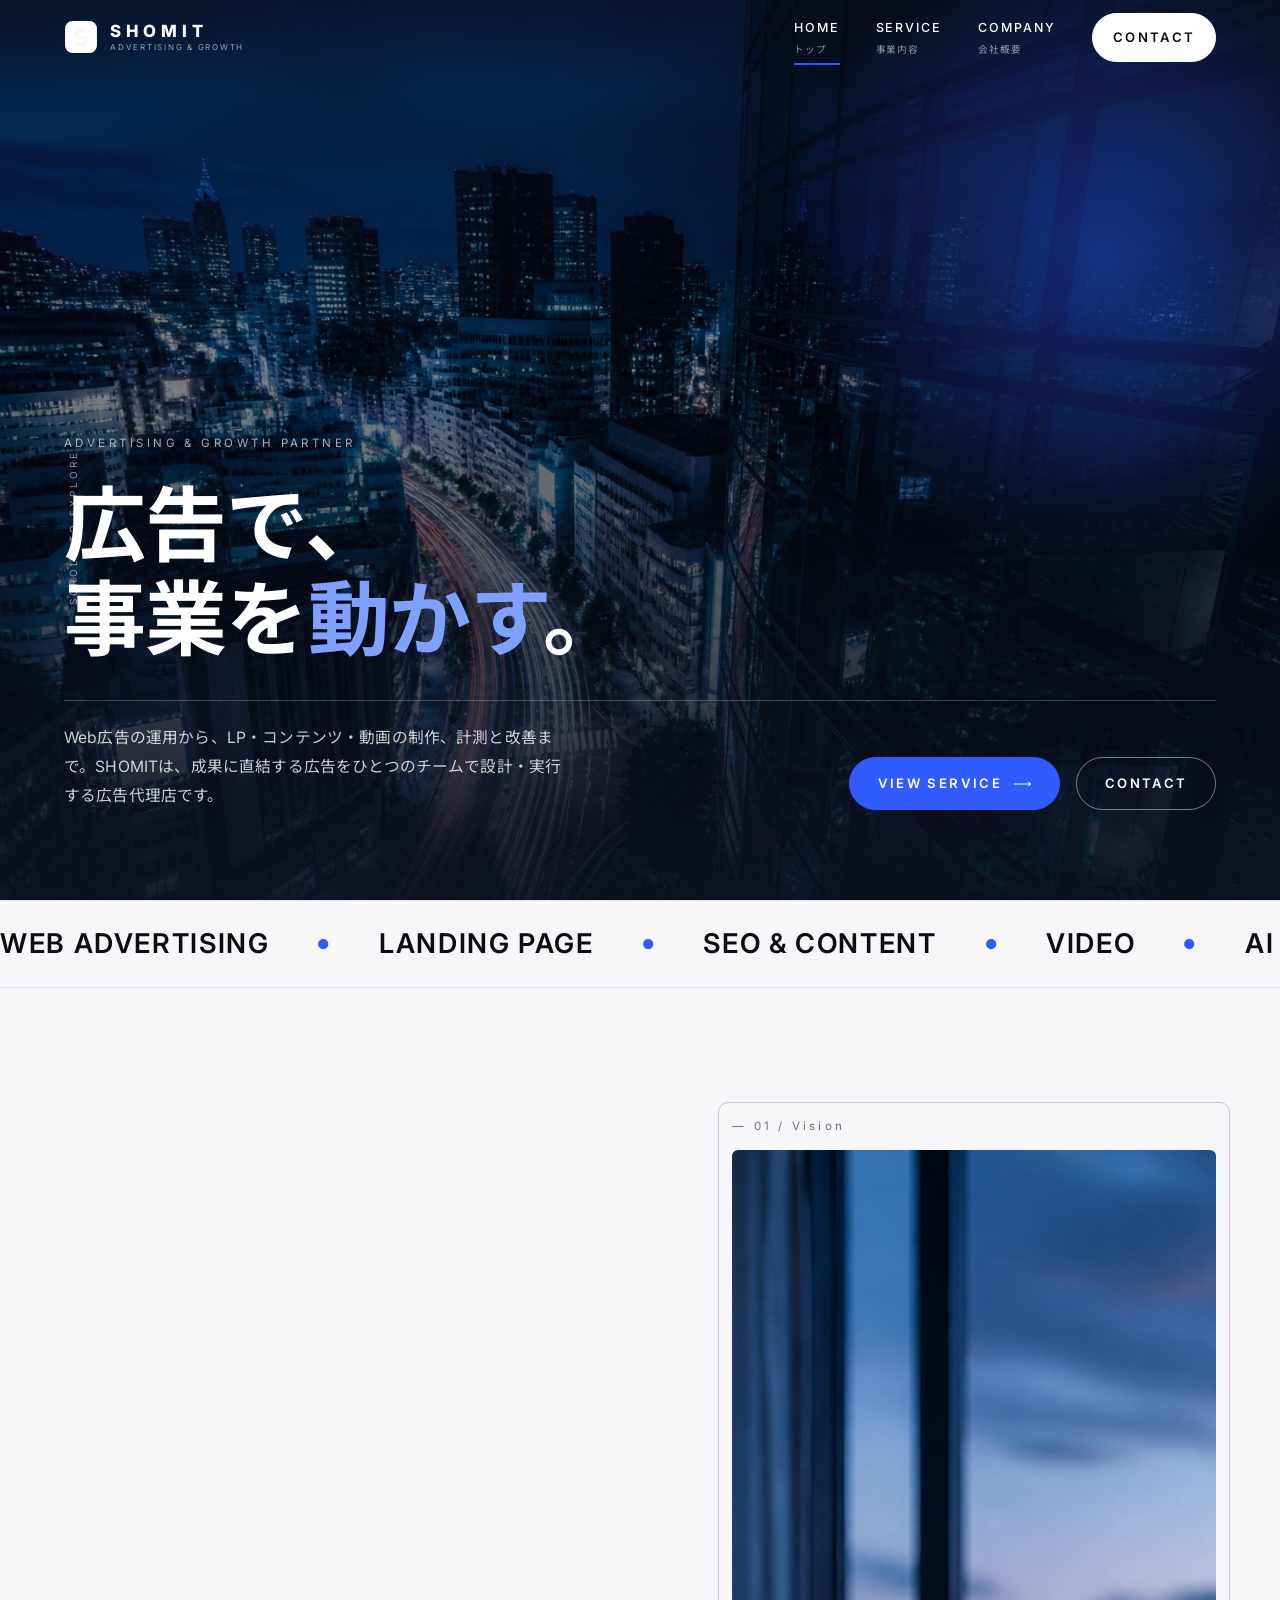
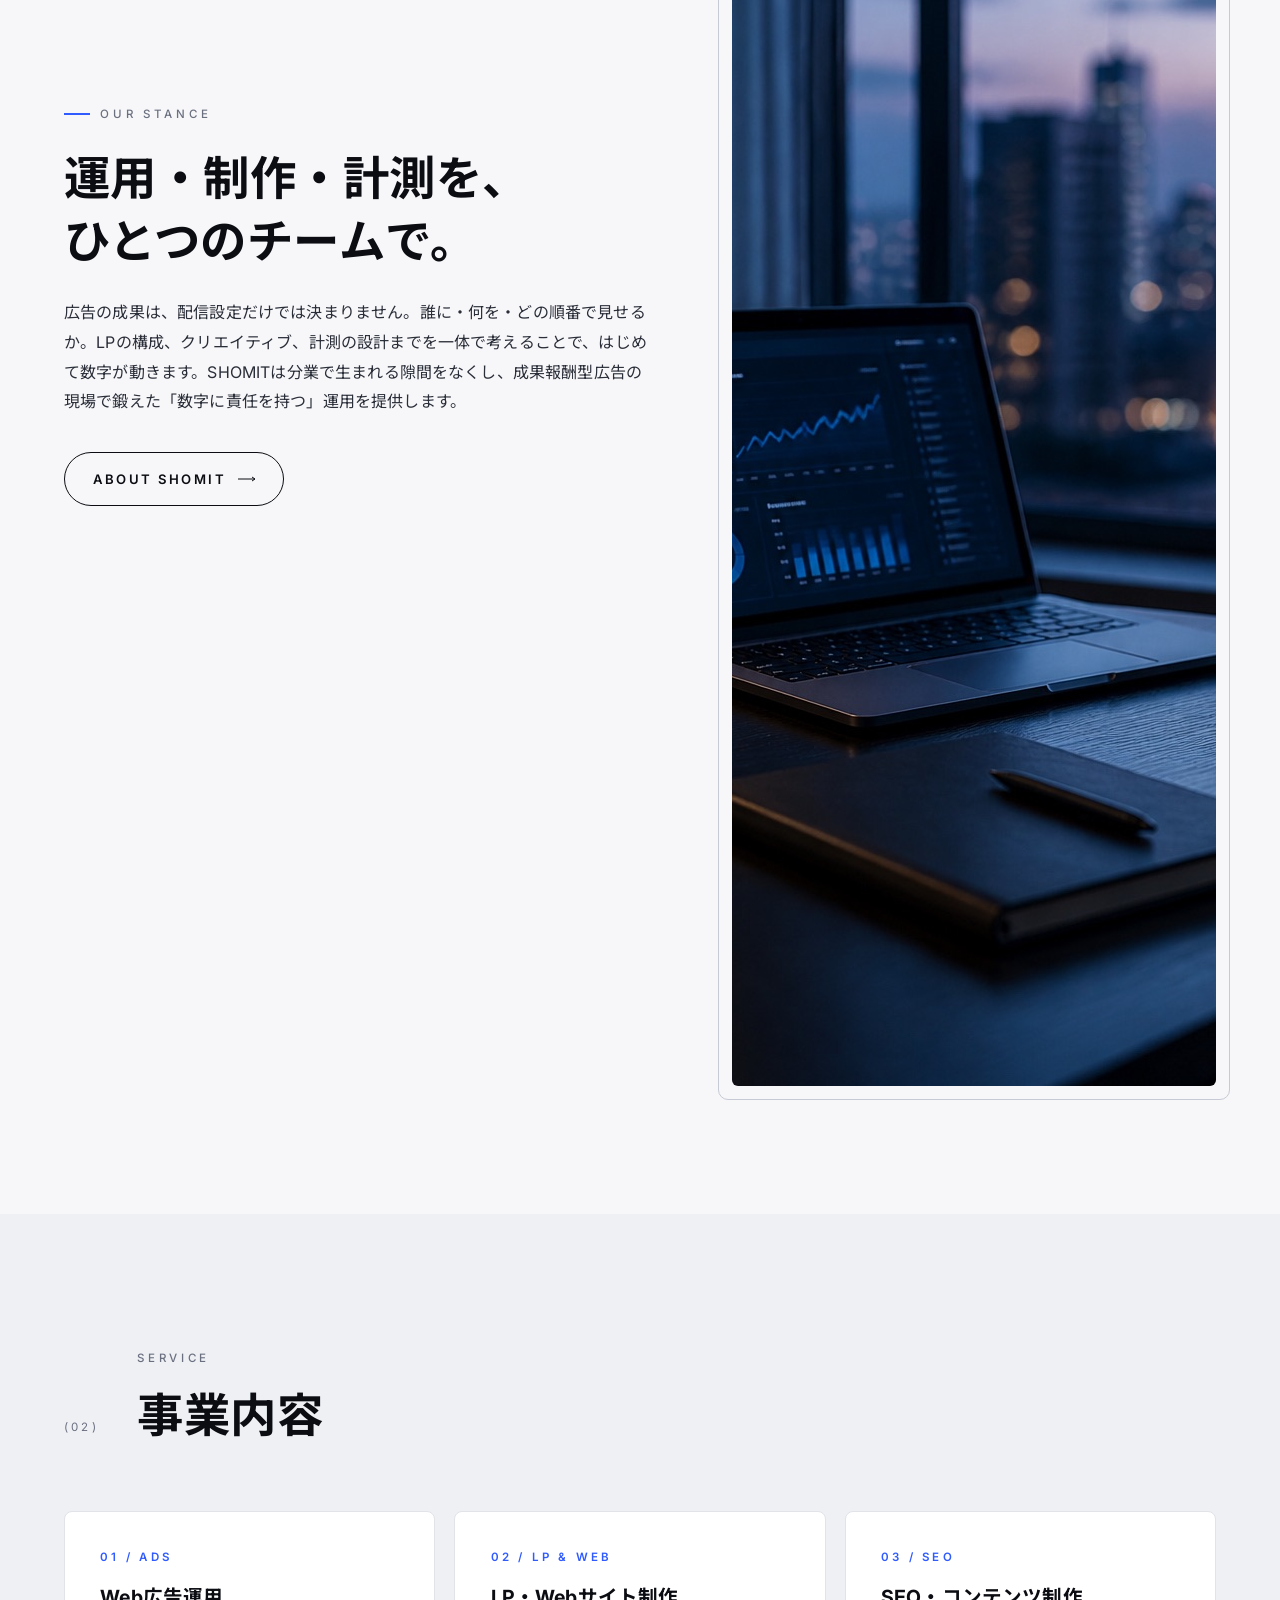
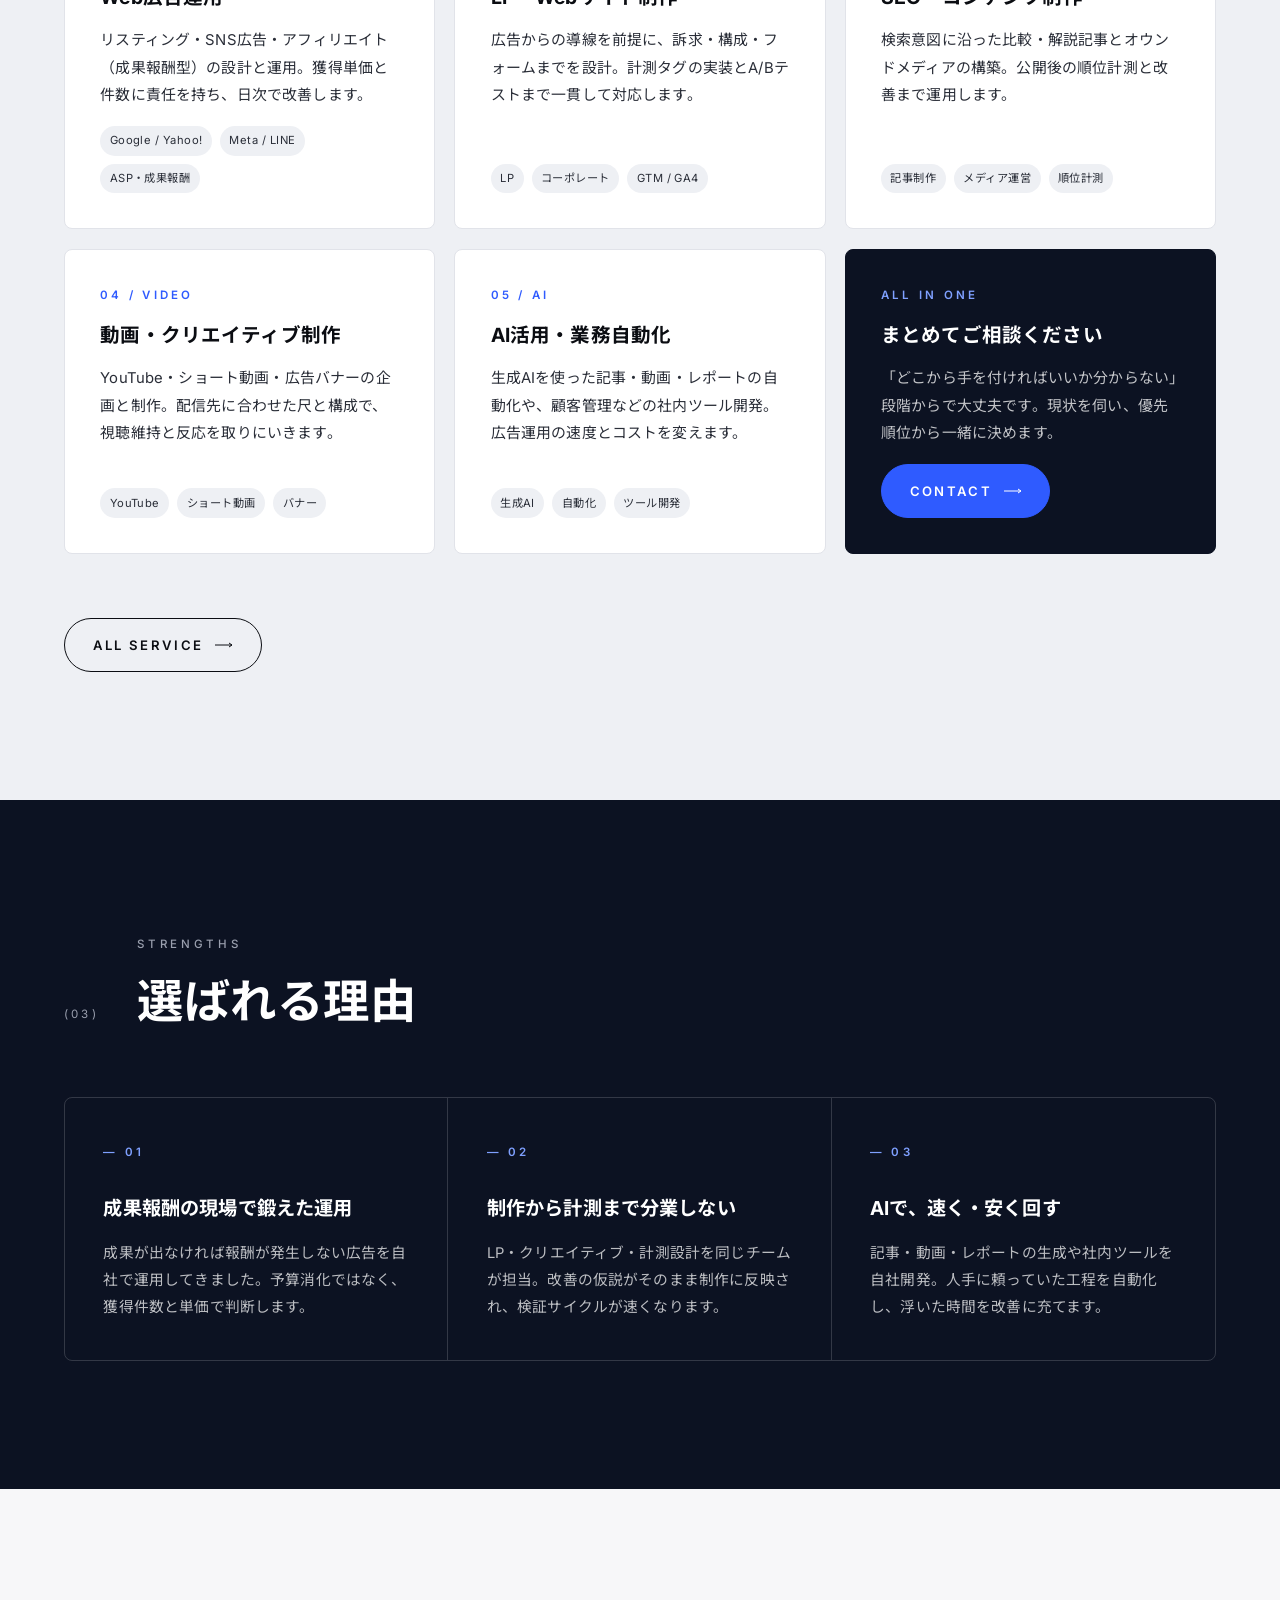
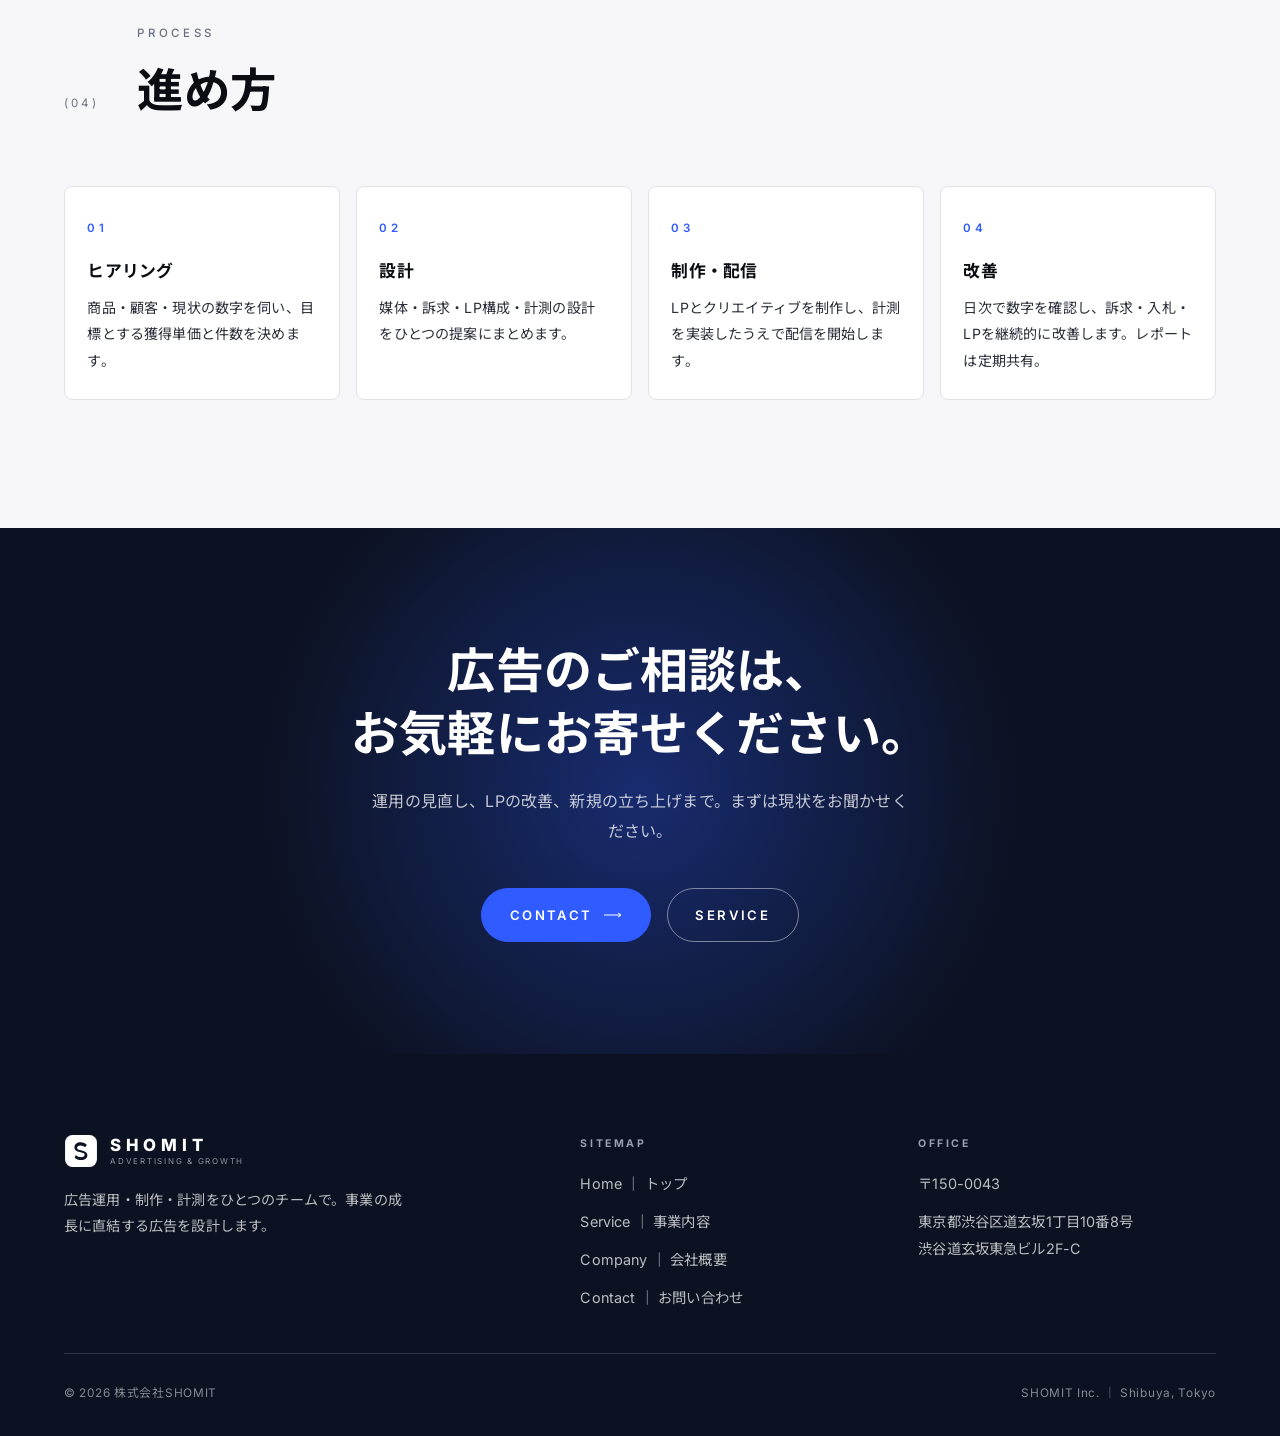
==== index.html @ 8aad98ad "feat: 株式会社SHOMIT コーポレートサイト初版（4ページ構成・GitHub Pages）" ====
<!DOCTYPE html>
<html lang="ja">
<head>
<meta charset="UTF-8">
<meta name="viewport" content="width=device-width, initial-scale=1.0">
<title>株式会社SHOMIT ｜ 広告で、事業を動かす。</title>
<meta name="description" content="株式会社SHOMITは、Web広告運用・LP制作・SEO・動画制作・AI活用を一体で提供する渋谷の広告代理店です。成果に直結する広告を、運用・制作・計測をひとつのチームで設計します。">
<link rel="canonical" href="https://shomit.biz/">
<meta property="og:title" content="株式会社SHOMIT ｜ 広告で、事業を動かす。">
<meta property="og:description" content="株式会社SHOMITは、Web広告運用・LP制作・SEO・動画制作・AI活用を一体で提供する渋谷の広告代理店です。成果に直結する広告を、運用・制作・計測をひとつのチームで設計します。">
<meta property="og:url" content="https://shomit.biz/">
<link rel="preconnect" href="https://fonts.googleapis.com">
<link rel="preconnect" href="https://fonts.gstatic.com" crossorigin>
<link href="https://fonts.googleapis.com/css2?family=Inter:wght@400;500;600;700;800&family=Noto+Sans+JP:wght@400;500;700&display=swap" rel="stylesheet">
<link rel="stylesheet" href="assets/css/style.css">
<link rel="icon" href="assets/img/logo-mark.svg" type="image/svg+xml">
<meta property="og:site_name" content="株式会社SHOMIT">
<meta property="og:type" content="website">
<meta property="og:image" content="https://shomit.biz/assets/img/hero.jpg">
<meta name="twitter:card" content="summary_large_image">
<script type="application/ld+json">
{"@context":"https://schema.org","@type":"Organization","name":"株式会社SHOMIT","alternateName":"SHOMIT Inc.","url":"https://shomit.biz/","logo":"https://shomit.biz/assets/img/logo-mark.svg","founder":{"@type":"Person","name":"木下 翔大"},"foundingDate":"2022-09-30","address":{"@type":"PostalAddress","postalCode":"150-0043","addressRegion":"東京都","addressLocality":"渋谷区","streetAddress":"道玄坂1丁目10番8号 渋谷道玄坂東急ビル2F-C","addressCountry":"JP"}}
</script>
</head>
<body>

<header class="header on-dark" id="header">
  <div class="header__inner">
    <a href="index.html" class="logo" aria-label="SHOMIT ホーム">
      <svg class="logo__mark" viewBox="0 0 64 64" aria-hidden="true"><rect x="2" y="2" width="60" height="60" rx="14" fill="currentColor"/><path d="M20 44c3 3.2 7.4 5 12.4 5 7 0 11.6-3.6 11.6-9 0-5.2-3.6-7.4-10.6-9l-3.2-.7c-4-.9-5.6-2-5.6-4.4 0-2.6 2.4-4.4 6.2-4.4 3.4 0 6.4 1.3 8.8 3.6l3.4-4.6C40.2 17.3 36.2 15.6 31.3 15.6c-7 0-11.7 3.9-11.7 9.4 0 5.3 3.6 7.6 10.2 9.1l3.2.7c4.2.9 5.9 2 5.9 4.4 0 2.8-2.6 4.6-6.6 4.6-3.9 0-7.5-1.7-9.9-4.3L20 44z" fill="var(--bg)"/></svg>
      <span class="logo__text"><span class="logo__name">SHOMIT</span><span class="logo__tag">advertising &amp; growth</span></span>
    </a>
    <button class="nav-toggle" id="navToggle" aria-label="メニュー" aria-expanded="false"><span></span><span></span><span></span></button>
    <nav class="nav" id="nav">
      <a class="nav__link" href="index.html" aria-current="page">Home<i>トップ</i></a>
      <a class="nav__link" href="service.html">Service<i>事業内容</i></a>
      <a class="nav__link" href="company.html">Company<i>会社概要</i></a>
      <span class="nav__cta"><a class="btn" href="contact.html">Contact</a></span>
    </nav>
  </div>
</header>

<!-- ===== Hero ===== -->
<section class="hero">
  <div class="hero__media"><img src="assets/img/hero.jpg" alt="" width="1536" height="1024" fetchpriority="high"></div>
  <div class="hero__glow"></div>
  <span class="hero__scrollnote">Scroll to explore</span>
  <div class="container hero__inner">
    <p class="hero__index" data-reveal>Advertising &amp; Growth Partner</p>
    <h1 class="hero__title jp" data-reveal data-delay="1">広告で、<br>事業を<em>動かす</em>。</h1>
    <div class="hero__meta">
      <p class="hero__sub" data-reveal data-delay="2">Web広告の運用から、LP・コンテンツ・動画の制作、計測と改善まで。SHOMITは、成果に直結する広告をひとつのチームで設計・実行する広告代理店です。</p>
      <div class="hero__actions" data-reveal data-delay="2">
        <a class="btn btn--accent" href="service.html">View Service <svg viewBox="0 0 18 6" fill="none"><path d="M0 3h17M14 1l3 2-3 2" stroke="currentColor"/></svg></a>
        <a class="btn btn--ghost-light" href="contact.html">Contact</a>
      </div>
    </div>
  </div>
</section>

<!-- ===== Marquee ===== -->
<div class="marquee" aria-hidden="true">
  <div class="marquee__track"><span>WEB ADVERTISING</span><span>LANDING PAGE</span><span>SEO &amp; CONTENT</span><span>VIDEO</span><span>AI AUTOMATION</span></div>
</div>

<!-- ===== Stance ===== -->
<section class="section">
  <div class="container stance">
    <div class="stance__text" data-reveal>
      <span class="label">Our Stance</span>
      <h2 class="h-sec" style="margin-top:1.4rem;">運用・制作・計測を、<br>ひとつのチームで。</h2>
      <p class="lead" style="margin-top:1.6rem;">広告の成果は、配信設定だけでは決まりません。誰に・何を・どの順番で見せるか。LPの構成、クリエイティブ、計測の設計までを一体で考えることで、はじめて数字が動きます。SHOMITは分業で生まれる隙間をなくし、成果報酬型広告の現場で鍛えた「数字に責任を持つ」運用を提供します。</p>
      <div style="margin-top:2.2rem;"><a class="btn btn--ghost" href="company.html">About SHOMIT <svg viewBox="0 0 18 6" fill="none"><path d="M0 3h17M14 1l3 2-3 2" stroke="currentColor"/></svg></a></div>
    </div>
    <div class="stance__media" data-reveal data-delay="1">
      <p class="stance__no" style="margin-bottom:0.8rem;">— 01 / Vision</p>
      <img src="assets/img/intro.jpg" alt="" width="1024" height="1536" loading="lazy">
    </div>
  </div>
</section>

<!-- ===== Service ===== -->
<section class="section section--bg2">
  <div class="container">
    <div class="section__head" data-reveal>
      <span class="idx">(02)</span>
      <div><span class="label label--plain">Service</span><h2 class="h-sec" style="margin-top:0.8rem;">事業内容</h2></div>
    </div>
    <div class="svc-grid">
      <article class="svc" data-reveal>
        <span class="svc__no">01 / ADS</span>
        <h3 class="svc__t">Web広告運用</h3>
        <p class="svc__d">リスティング・SNS広告・アフィリエイト（成果報酬型）の設計と運用。獲得単価と件数に責任を持ち、日次で改善します。</p>
        <ul class="svc__tags"><li>Google / Yahoo!</li><li>Meta / LINE</li><li>ASP・成果報酬</li></ul>
      </article>
      <article class="svc" data-reveal data-delay="1">
        <span class="svc__no">02 / LP &amp; WEB</span>
        <h3 class="svc__t">LP・Webサイト制作</h3>
        <p class="svc__d">広告からの導線を前提に、訴求・構成・フォームまでを設計。計測タグの実装とA/Bテストまで一貫して対応します。</p>
        <ul class="svc__tags"><li>LP</li><li>コーポレート</li><li>GTM / GA4</li></ul>
      </article>
      <article class="svc" data-reveal data-delay="2">
        <span class="svc__no">03 / SEO</span>
        <h3 class="svc__t">SEO・コンテンツ制作</h3>
        <p class="svc__d">検索意図に沿った比較・解説記事とオウンドメディアの構築。公開後の順位計測と改善まで運用します。</p>
        <ul class="svc__tags"><li>記事制作</li><li>メディア運営</li><li>順位計測</li></ul>
      </article>
      <article class="svc" data-reveal>
        <span class="svc__no">04 / VIDEO</span>
        <h3 class="svc__t">動画・クリエイティブ制作</h3>
        <p class="svc__d">YouTube・ショート動画・広告バナーの企画と制作。配信先に合わせた尺と構成で、視聴維持と反応を取りにいきます。</p>
        <ul class="svc__tags"><li>YouTube</li><li>ショート動画</li><li>バナー</li></ul>
      </article>
      <article class="svc" data-reveal data-delay="1">
        <span class="svc__no">05 / AI</span>
        <h3 class="svc__t">AI活用・業務自動化</h3>
        <p class="svc__d">生成AIを使った記事・動画・レポートの自動化や、顧客管理などの社内ツール開発。広告運用の速度とコストを変えます。</p>
        <ul class="svc__tags"><li>生成AI</li><li>自動化</li><li>ツール開発</li></ul>
      </article>
      <article class="svc" data-reveal data-delay="2" style="background:var(--navy);color:var(--white);border-color:var(--navy);justify-content:center;">
        <span class="svc__no" style="color:var(--accent-2);">ALL IN ONE</span>
        <h3 class="svc__t">まとめてご相談ください</h3>
        <p class="svc__d" style="color:rgba(255,255,255,0.75);">「どこから手を付ければいいか分からない」段階からで大丈夫です。現状を伺い、優先順位から一緒に決めます。</p>
        <div><a class="btn btn--accent" href="contact.html">Contact <svg viewBox="0 0 18 6" fill="none"><path d="M0 3h17M14 1l3 2-3 2" stroke="currentColor"/></svg></a></div>
      </article>
    </div>
    <div style="margin-top:clamp(2.5rem,5vw,4rem);" data-reveal><a class="btn btn--ghost" href="service.html">All Service <svg viewBox="0 0 18 6" fill="none"><path d="M0 3h17M14 1l3 2-3 2" stroke="currentColor"/></svg></a></div>
  </div>
</section>

<!-- ===== Strengths ===== -->
<section class="section section--dark">
  <div class="container">
    <div class="section__head" data-reveal>
      <span class="idx" style="color:var(--mute-2);">(03)</span>
      <div><span class="label label--plain">Strengths</span><h2 class="h-sec" style="margin-top:0.8rem;">選ばれる理由</h2></div>
    </div>
    <div class="strengths" data-reveal>
      <div class="strength">
        <span class="strength__no">— 01</span>
        <h3 class="strength__t">成果報酬の現場で鍛えた運用</h3>
        <p class="strength__d">成果が出なければ報酬が発生しない広告を自社で運用してきました。予算消化ではなく、獲得件数と単価で判断します。</p>
      </div>
      <div class="strength">
        <span class="strength__no">— 02</span>
        <h3 class="strength__t">制作から計測まで分業しない</h3>
        <p class="strength__d">LP・クリエイティブ・計測設計を同じチームが担当。改善の仮説がそのまま制作に反映され、検証サイクルが速くなります。</p>
      </div>
      <div class="strength">
        <span class="strength__no">— 03</span>
        <h3 class="strength__t">AIで、速く・安く回す</h3>
        <p class="strength__d">記事・動画・レポートの生成や社内ツールを自社開発。人手に頼っていた工程を自動化し、浮いた時間を改善に充てます。</p>
      </div>
    </div>
  </div>
</section>

<!-- ===== Process ===== -->
<section class="section">
  <div class="container">
    <div class="section__head" data-reveal>
      <span class="idx">(04)</span>
      <div><span class="label label--plain">Process</span><h2 class="h-sec" style="margin-top:0.8rem;">進め方</h2></div>
    </div>
    <div class="process" data-reveal>
      <div class="step"><h3 class="step__t">ヒアリング</h3><p class="step__d">商品・顧客・現状の数字を伺い、目標とする獲得単価と件数を決めます。</p></div>
      <div class="step"><h3 class="step__t">設計</h3><p class="step__d">媒体・訴求・LP構成・計測の設計をひとつの提案にまとめます。</p></div>
      <div class="step"><h3 class="step__t">制作・配信</h3><p class="step__d">LPとクリエイティブを制作し、計測を実装したうえで配信を開始します。</p></div>
      <div class="step"><h3 class="step__t">改善</h3><p class="step__d">日次で数字を確認し、訴求・入札・LPを継続的に改善します。レポートは定期共有。</p></div>
    </div>
  </div>
</section>

<!-- ===== CTA ===== -->
<section class="cta">
  <div class="cta__glow"></div>
  <div class="container cta__inner">
    <h2 class="cta__t" data-reveal>広告のご相談は、<br>お気軽にお寄せください。</h2>
    <p class="cta__d" data-reveal data-delay="1">運用の見直し、LPの改善、新規の立ち上げまで。まずは現状をお聞かせください。</p>
    <div class="cta__actions" data-reveal data-delay="2">
      <a class="btn btn--accent" href="contact.html">Contact <svg viewBox="0 0 18 6" fill="none"><path d="M0 3h17M14 1l3 2-3 2" stroke="currentColor"/></svg></a>
      <a class="btn btn--ghost-light" href="service.html">Service</a>
    </div>
  </div>
</section>

<footer class="footer">
  <div class="container">
    <div class="footer__top">
      <div class="footer__brand">
        <a href="index.html" class="logo">
          <svg class="logo__mark" viewBox="0 0 64 64" aria-hidden="true"><rect x="2" y="2" width="60" height="60" rx="14" fill="currentColor"/><path d="M20 44c3 3.2 7.4 5 12.4 5 7 0 11.6-3.6 11.6-9 0-5.2-3.6-7.4-10.6-9l-3.2-.7c-4-.9-5.6-2-5.6-4.4 0-2.6 2.4-4.4 6.2-4.4 3.4 0 6.4 1.3 8.8 3.6l3.4-4.6C40.2 17.3 36.2 15.6 31.3 15.6c-7 0-11.7 3.9-11.7 9.4 0 5.3 3.6 7.6 10.2 9.1l3.2.7c4.2.9 5.9 2 5.9 4.4 0 2.8-2.6 4.6-6.6 4.6-3.9 0-7.5-1.7-9.9-4.3L20 44z" fill="var(--navy)"/></svg>
          <span class="logo__text"><span class="logo__name">SHOMIT</span><span class="logo__tag">advertising &amp; growth</span></span>
        </a>
        <p class="footer__tagline">広告運用・制作・計測をひとつのチームで。事業の成長に直結する広告を設計します。</p>
      </div>
      <div class="footer__col">
        <h4>Sitemap</h4>
        <ul>
          <li><a href="index.html">Home ｜ トップ</a></li>
          <li><a href="service.html">Service ｜ 事業内容</a></li>
          <li><a href="company.html">Company ｜ 会社概要</a></li>
          <li><a href="contact.html">Contact ｜ お問い合わせ</a></li>
        </ul>
      </div>
      <div class="footer__col">
        <h4>Office</h4>
        <ul>
          <li>〒150-0043</li>
          <li>東京都渋谷区道玄坂1丁目10番8号<br>渋谷道玄坂東急ビル2F-C</li>
        </ul>
      </div>
    </div>
    <div class="footer__bottom">
      <span>&copy; 2026 株式会社SHOMIT</span>
      <span>SHOMIT Inc. ｜ Shibuya, Tokyo</span>
    </div>
  </div>
</footer>
<script src="assets/js/main.js"></script>
</body>
</html>
---- assets/css/style.css ----
/* =================================================================
   SHOMIT — advertising & growth  (Navy Editorial)
   ================================================================= */
:root {
  --ink: #0b0d12;
  --ink-2: #2a2e38;
  --mute: #6b7080;
  --mute-2: #9a9fae;
  --line: #e1e3e9;
  --line-strong: #c6cad4;
  --bg: #f7f7f9;
  --bg-2: #eef0f4;
  --white: #ffffff;
  --navy: #0c1222;
  --accent: #2f5bff;
  --accent-2: #7fa0ff;

  --sans: "Inter", "Noto Sans JP", system-ui, sans-serif;
  --jp: "Noto Sans JP", sans-serif;
  --maxw: 1280px;
  --gutter: clamp(20px, 5vw, 72px);
  --header-h: 76px;
  --ease: cubic-bezier(0.22, 1, 0.36, 1);
}

*, *::before, *::after { box-sizing: border-box; margin: 0; padding: 0; }
html { -webkit-text-size-adjust: 100%; scroll-behavior: smooth; }
body { font-family: var(--sans); color: var(--ink); background: var(--bg); line-height: 1.85; font-size: 16px; letter-spacing: 0.01em; -webkit-font-smoothing: antialiased; overflow-x: hidden; }
img { max-width: 100%; display: block; }
a { color: inherit; text-decoration: none; }
ul { list-style: none; }

/* ---------- Utilities ---------- */
.container { width: 100%; max-width: var(--maxw); margin-inline: auto; padding-inline: var(--gutter); }
.label { font-size: 0.72rem; letter-spacing: 0.32em; text-transform: uppercase; color: var(--mute); font-weight: 500; display: inline-flex; align-items: center; gap: 0.9em; }
.label::before { content: ""; width: 26px; height: 2px; background: var(--accent); }
.label--plain::before { display: none; }
.h-sec { font-weight: 700; line-height: 1.35; letter-spacing: 0.01em; font-size: clamp(1.7rem, 4vw, 2.9rem); }
.jp { font-family: var(--jp); }
.lead { color: var(--ink-2); max-width: 44em; }
.muted { color: var(--mute); }
.accent { color: var(--accent); }

.btn { display: inline-flex; align-items: center; gap: 0.9em; padding: 1.05em 2.1em; font-size: 0.82rem; letter-spacing: 0.18em; text-transform: uppercase; font-weight: 600; border: 1px solid var(--ink); background: var(--ink); color: var(--white); border-radius: 999px; transition: background 0.4s var(--ease), color 0.4s var(--ease), border-color 0.4s var(--ease), transform 0.4s var(--ease); cursor: pointer; }
.btn svg { width: 18px; height: 6px; transition: transform 0.4s var(--ease); }
.btn:hover { background: var(--accent); border-color: var(--accent); color: var(--white); }
.btn:hover svg { transform: translateX(5px); }
.btn--ghost { background: transparent; color: var(--ink); }
.btn--ghost:hover { background: var(--ink); border-color: var(--ink); }
.btn--accent { background: var(--accent); border-color: var(--accent); color: var(--white); }
.btn--accent:hover { background: var(--white); color: var(--ink); border-color: var(--white); }
.btn--ghost-light { background: transparent; color: var(--white); border-color: rgba(255,255,255,0.45); }
.btn--ghost-light:hover { background: var(--white); color: var(--ink); border-color: var(--white); }

/* ---------- Logo ---------- */
.logo { display: flex; align-items: center; gap: 0.75rem; color: var(--ink); }
.logo__mark { width: 34px; height: 34px; flex: none; }
.logo__text { display: flex; flex-direction: column; line-height: 1; }
.logo__name { font-weight: 800; font-size: 1.05rem; letter-spacing: 0.3em; }
.logo__tag { font-size: 0.5rem; letter-spacing: 0.22em; text-transform: uppercase; color: var(--mute); margin-top: 0.4em; }

/* ---------- Header ---------- */
.header { position: fixed; inset: 0 0 auto 0; height: var(--header-h); z-index: 90; display: flex; align-items: center; border-bottom: 1px solid transparent; transition: background 0.4s var(--ease), border-color 0.4s var(--ease), height 0.4s var(--ease); }
.header__inner { width: 100%; max-width: var(--maxw); margin-inline: auto; padding-inline: var(--gutter); display: flex; align-items: center; justify-content: space-between; }
.header.is-scrolled { background: rgba(247,247,249,0.88); backdrop-filter: blur(12px); border-color: var(--line); height: 64px; }
.header.on-dark:not(.is-scrolled) .logo { color: var(--white); }
.header.on-dark:not(.is-scrolled) .logo__tag { color: rgba(255,255,255,0.6); }
.header.on-dark:not(.is-scrolled) .nav__link { color: var(--white); }
.header.on-dark:not(.is-scrolled) .nav__link i { color: rgba(255,255,255,0.55); }
.header.on-dark:not(.is-scrolled) .nav-toggle span { background: var(--white); }
.header.on-dark:not(.is-scrolled) .nav__cta .btn { background: var(--white); color: var(--ink); border-color: var(--white); }
.header.on-dark:not(.is-scrolled) .nav__cta .btn:hover { background: var(--accent); color: var(--white); border-color: var(--accent); }

.nav { display: flex; align-items: center; gap: clamp(1.4rem, 2.8vw, 2.8rem); }
.nav__link { position: relative; font-size: 0.78rem; letter-spacing: 0.16em; text-transform: uppercase; padding: 0.4em 0; color: var(--ink); font-weight: 500; }
.nav__link i { font-style: normal; display: block; font-size: 0.6rem; letter-spacing: 0.1em; color: var(--mute); margin-top: 0.2em; text-transform: none; font-weight: 400; }
.nav__link::after { content: ""; position: absolute; left: 0; bottom: -1px; width: 0; height: 2px; background: var(--accent); transition: width 0.35s var(--ease); }
.nav__link:hover::after, .nav__link[aria-current="page"]::after { width: 100%; }
.nav__cta .btn { padding: 0.85em 1.5em; }
.nav-toggle { display: none; width: 42px; height: 42px; position: relative; background: none; border: 0; cursor: pointer; z-index: 110; }
.nav-toggle span { position: absolute; left: 9px; right: 9px; height: 1.8px; background: var(--ink); transition: 0.35s var(--ease); }
.nav-toggle span:nth-child(1) { top: 16px; }
.nav-toggle span:nth-child(2) { top: 21px; }
.nav-toggle span:nth-child(3) { top: 26px; }

/* ---------- Hero ---------- */
.hero { position: relative; min-height: 100svh; display: flex; align-items: flex-end; background: var(--navy); color: var(--white); overflow: hidden; }
.hero__media { position: absolute; inset: 0; }
.hero__media img { width: 100%; height: 100%; object-fit: cover; filter: brightness(0.62) saturate(1.05); transform: scale(1.04); animation: heroZoom 14s var(--ease) forwards; }
@keyframes heroZoom { to { transform: scale(1); } }
.hero__media::after { content: ""; position: absolute; inset: 0; background: linear-gradient(180deg, rgba(12,18,34,0.55), rgba(12,18,34,0.15) 40%, rgba(12,18,34,0.9)); }
.hero__glow { position: absolute; width: 60vw; height: 60vw; max-width: 760px; max-height: 760px; right: -16vw; top: -10vw; border-radius: 50%; background: radial-gradient(circle, rgba(47,91,255,0.45), transparent 62%); filter: blur(10px); pointer-events: none; }
.hero__inner { position: relative; z-index: 2; width: 100%; padding-bottom: clamp(3rem, 7vw, 6rem); padding-top: var(--header-h); }
.hero__index { font-size: 0.72rem; letter-spacing: 0.3em; color: rgba(255,255,255,0.65); text-transform: uppercase; }
.hero__title { font-weight: 700; line-height: 1.15; letter-spacing: -0.01em; font-size: clamp(2.3rem, 6.4vw, 5.2rem); margin-top: 1.2rem; }
.hero__title em { font-style: normal; color: var(--accent-2); }
.hero__meta { display: flex; justify-content: space-between; align-items: flex-end; gap: 2rem; border-top: 1px solid rgba(255,255,255,0.22); padding-top: 1.4rem; margin-top: 2.4rem; }
.hero__sub { max-width: 32em; color: rgba(255,255,255,0.8); font-size: 0.98rem; }
.hero__actions { display: flex; gap: 1rem; flex-wrap: wrap; }
.hero__scrollnote { position: absolute; left: var(--gutter); top: 50%; transform: rotate(180deg); writing-mode: vertical-rl; font-size: 0.62rem; letter-spacing: 0.3em; text-transform: uppercase; color: rgba(255,255,255,0.55); z-index: 2; }

/* ---------- Marquee ---------- */
.marquee { border-block: 1px solid var(--line); overflow: hidden; padding: 1.1rem 0; background: var(--bg); }
.marquee__track { display: inline-flex; gap: 3rem; white-space: nowrap; animation: marquee 30s linear infinite; will-change: transform; }
.marquee span { font-size: clamp(1.1rem, 2.6vw, 1.7rem); font-weight: 600; letter-spacing: 0.06em; color: var(--ink); display: inline-flex; align-items: center; gap: 3rem; }
.marquee span::after { content: "●"; font-size: 0.5em; color: var(--accent); }
@keyframes marquee { to { transform: translateX(-50%); } }

/* ---------- Sections ---------- */
.section { padding: clamp(5rem, 10vw, 9rem) 0; }
.section--bg2 { background: var(--bg-2); }
.section--dark { background: var(--navy); color: var(--white); }
.section--dark .lead { color: rgba(255,255,255,0.75); }
.section--dark .label { color: var(--mute-2); }
.section__head { display: grid; grid-template-columns: auto 1fr; gap: 1.4rem 2.4rem; align-items: end; margin-bottom: clamp(2.6rem, 5vw, 4.2rem); }
.section__head .idx { font-size: 0.72rem; letter-spacing: 0.28em; color: var(--mute); padding-bottom: 0.5rem; }

/* Stance */
.stance { display: grid; grid-template-columns: 1.1fr 0.9fr; gap: clamp(2.5rem, 6vw, 6rem); align-items: center; }
.stance__media { position: relative; }
.stance__media img { width: 100%; aspect-ratio: 4/5; object-fit: cover; border-radius: 6px; }
.stance__media::before { content: ""; position: absolute; inset: -14px; border: 1px solid var(--line-strong); border-radius: 10px; z-index: -1; }
.stance__no { font-size: 0.72rem; letter-spacing: 0.28em; color: var(--mute); }

/* Stats */
.stats { display: grid; grid-template-columns: repeat(3, 1fr); border: 1px solid var(--line); background: var(--white); border-radius: 8px; overflow: hidden; }
.stat { padding: clamp(1.6rem, 3vw, 2.4rem); border-right: 1px solid var(--line); }
.stat:last-child { border-right: 0; }
.stat__v { font-size: clamp(2rem, 4.5vw, 3.2rem); font-weight: 700; line-height: 1; letter-spacing: -0.02em; }
.stat__v small { font-size: 0.45em; margin-left: 0.2em; color: var(--mute); font-weight: 600; }
.stat__l { margin-top: 0.8rem; font-size: 0.86rem; color: var(--mute); }

/* Services (home cards) */
.svc-grid { display: grid; grid-template-columns: repeat(3, 1fr); gap: 1.2rem; }
.svc { background: var(--white); border: 1px solid var(--line); border-radius: 8px; padding: clamp(1.6rem, 3vw, 2.2rem); display: flex; flex-direction: column; gap: 1rem; transition: transform 0.5s var(--ease), box-shadow 0.5s var(--ease), border-color 0.5s var(--ease); }
.svc:hover { transform: translateY(-4px); box-shadow: 0 18px 40px rgba(12,18,34,0.08); border-color: var(--line-strong); }
.svc__no { font-size: 0.72rem; letter-spacing: 0.28em; color: var(--accent); font-weight: 600; }
.svc__t { font-weight: 700; font-size: 1.22rem; line-height: 1.4; }
.svc__d { color: var(--ink-2); font-size: 0.93rem; flex: 1; }
.svc__tags { display: flex; flex-wrap: wrap; gap: 0.5rem; }
.svc__tags li { font-size: 0.7rem; letter-spacing: 0.04em; background: var(--bg-2); padding: 0.4em 0.85em; border-radius: 999px; color: var(--ink-2); }

/* Works (service page) */
.works { display: grid; gap: clamp(2.5rem, 5vw, 4rem); }
.work { display: grid; grid-template-columns: 0.9fr 1.1fr; gap: clamp(1.8rem, 4vw, 4rem); align-items: center; padding-top: clamp(2.5rem, 5vw, 4rem); border-top: 1px solid var(--line); }
.work:first-child { border-top: 0; padding-top: 0; }
.work--reverse .work__media { order: 2; }
.work__media { overflow: hidden; border-radius: 6px; }
.work__media img { width: 100%; aspect-ratio: 16/11; object-fit: cover; transition: transform 0.8s var(--ease); }
.work:hover .work__media img { transform: scale(1.04); }
.work__no { font-size: clamp(2.4rem, 6vw, 4.5rem); font-weight: 700; line-height: 1; letter-spacing: -0.02em; color: var(--ink); }
.work__no small { display: block; font-size: 0.7rem; letter-spacing: 0.28em; text-transform: uppercase; color: var(--accent); margin-top: 0.8rem; font-weight: 600; }
.work__title { font-weight: 700; font-size: clamp(1.4rem, 3vw, 2rem); margin: 1.4rem 0 1rem; line-height: 1.4; }
.work__lead { color: var(--ink-2); }
.flist { margin-top: 1.6rem; display: grid; border-top: 1px solid var(--line); }
.flist li { display: grid; grid-template-columns: auto 1fr; gap: 1.2rem; padding: 1rem 0.2rem; border-bottom: 1px solid var(--line); align-items: baseline; }
.flist li b { font-weight: 700; white-space: nowrap; }
.flist li span { color: var(--ink-2); font-size: 0.93rem; }

/* Strengths */
.strengths { display: grid; grid-template-columns: repeat(3, 1fr); border: 1px solid rgba(255,255,255,0.16); border-radius: 8px; overflow: hidden; }
.strength { padding: clamp(1.8rem, 3vw, 2.6rem); border-right: 1px solid rgba(255,255,255,0.16); }
.strength:last-child { border-right: 0; }
.strength__no { font-size: 0.72rem; letter-spacing: 0.28em; color: var(--accent-2); font-weight: 600; }
.strength__t { font-weight: 700; font-size: 1.2rem; margin: 1.6rem 0 0.8rem; }
.strength__d { color: rgba(255,255,255,0.72); font-size: 0.92rem; }

/* Process */
.process { display: grid; grid-template-columns: repeat(4, 1fr); gap: 1rem; counter-reset: step; }
.step { position: relative; background: var(--white); border: 1px solid var(--line); border-radius: 8px; padding: 1.6rem 1.4rem 1.6rem; }
.step::before { counter-increment: step; content: "0" counter(step); font-size: 0.72rem; letter-spacing: 0.28em; color: var(--accent); font-weight: 600; }
.step__t { font-weight: 700; margin: 0.9rem 0 0.5rem; font-size: 1.05rem; }
.step__d { font-size: 0.88rem; color: var(--ink-2); }

/* Philosophy */
.philo { text-align: center; max-width: 42em; margin-inline: auto; }
.philo__big { font-weight: 700; line-height: 1.45; letter-spacing: 0.01em; font-size: clamp(1.8rem, 5vw, 3.2rem); }
.philo__d { margin-top: 2rem; color: var(--ink-2); }

/* Message */
.message { display: grid; grid-template-columns: 0.8fr 1.2fr; gap: clamp(2.5rem, 6vw, 5rem); align-items: start; }
.message__media img { width: 100%; aspect-ratio: 3/4; object-fit: cover; border-radius: 6px; }
.message__body p { color: var(--ink-2); margin-bottom: 1.3em; }
.message__body .em { color: var(--ink); font-size: 1.18rem; font-weight: 600; line-height: 1.7; }
.message__sign { margin-top: 2rem; padding-top: 1.4rem; border-top: 1px solid var(--line); display: flex; align-items: baseline; gap: 0.9em; }
.message__sign small { color: var(--mute); letter-spacing: 0.16em; text-transform: uppercase; font-size: 0.66rem; }
.message__sign strong { font-size: 1.3rem; font-weight: 700; letter-spacing: 0.14em; }

/* Info table */
.info { width: 100%; border-collapse: collapse; border-top: 1px solid var(--line); }
.info th, .info td { text-align: left; vertical-align: top; padding: 1.3rem 0.4rem; border-bottom: 1px solid var(--line); font-size: 0.95rem; }
.info th { width: 26%; font-weight: 700; letter-spacing: 0.08em; white-space: nowrap; }
.info td { color: var(--ink-2); }
.info td ul li { position: relative; padding-left: 1.2em; }
.info td ul li::before { content: ""; position: absolute; left: 0; top: 0.8em; width: 6px; height: 2px; background: var(--accent); }

/* Page hero */
.page-hero { padding: calc(var(--header-h) + 4.5rem) 0 3.5rem; border-bottom: 1px solid var(--line); background: var(--white); }
.page-hero__title { font-weight: 700; font-size: clamp(2.2rem, 6vw, 4rem); letter-spacing: -0.01em; margin-top: 1.2rem; }
.page-hero__title .jp { display: block; font-size: clamp(1.1rem, 3vw, 1.6rem); color: var(--mute); margin-top: 0.6rem; letter-spacing: 0.02em; font-weight: 500; }
.crumb { font-size: 0.72rem; letter-spacing: 0.16em; color: var(--mute); text-transform: uppercase; }
.crumb a:hover { color: var(--ink); }
.crumb span { margin: 0 0.6em; }

/* CTA */
.cta { background: var(--navy); color: var(--white); text-align: center; padding: clamp(4.5rem, 9vw, 7rem) 0; position: relative; overflow: hidden; }
.cta__glow { position: absolute; left: 50%; top: 50%; width: 70vw; height: 70vw; max-width: 900px; max-height: 900px; transform: translate(-50%, -50%); border-radius: 50%; background: radial-gradient(circle, rgba(47,91,255,0.35), transparent 60%); pointer-events: none; }
.cta__inner { position: relative; z-index: 2; }
.cta__t { font-weight: 700; font-size: clamp(1.7rem, 4.5vw, 3rem); line-height: 1.3; }
.cta__d { color: rgba(255,255,255,0.75); margin: 1.4rem auto 2.6rem; max-width: 34em; }
.cta__actions { display: flex; gap: 1rem; justify-content: center; flex-wrap: wrap; }

/* Contact */
.contact-grid { display: grid; grid-template-columns: 0.85fr 1.15fr; gap: clamp(2.5rem, 6vw, 5rem); align-items: start; }
.cinfo__item { padding: 1.3rem 0; border-bottom: 1px solid var(--line); }
.cinfo__item:first-child { border-top: 1px solid var(--line); }
.cinfo__l { font-size: 0.66rem; letter-spacing: 0.24em; text-transform: uppercase; color: var(--mute); }
.cinfo__v { font-size: 1.05rem; margin-top: 0.4em; }
.cinfo__v a:hover { color: var(--accent); }
.form { display: grid; gap: 1.4rem; }
.frow { display: grid; gap: 0.5rem; }
.frow--split { grid-template-columns: 1fr 1fr; gap: 1.4rem; }
.form label { font-size: 0.72rem; letter-spacing: 0.16em; text-transform: uppercase; font-weight: 600; }
.form label .req { color: var(--accent); margin-left: 0.4em; }
.form input, .form textarea, .form select { font-family: inherit; font-size: 0.98rem; padding: 0.9em 1em; border: 1px solid var(--line-strong); background: var(--white); color: var(--ink); border-radius: 6px; transition: border-color 0.3s var(--ease), box-shadow 0.3s var(--ease); }
.form input:focus, .form textarea:focus, .form select:focus { outline: none; border-color: var(--accent); box-shadow: 0 0 0 3px rgba(47,91,255,0.15); }
.form textarea { resize: vertical; min-height: 150px; }
.form__note { font-size: 0.78rem; color: var(--mute); }
.form__submit { justify-self: start; }
.form__msg { display: none; padding: 1rem 1.2rem; border: 1px solid var(--accent); border-radius: 6px; font-size: 0.9rem; background: var(--white); }
.form__msg.is-show { display: block; }
.form__pending { padding: 1.4rem; border: 1px dashed var(--line-strong); border-radius: 8px; color: var(--mute); font-size: 0.92rem; }

/* Footer */
.footer { background: var(--navy); color: rgba(255,255,255,0.72); padding: clamp(3.5rem, 7vw, 5rem) 0 2rem; }
.footer__top { display: grid; grid-template-columns: 1.6fr 1fr 1fr; gap: 2.5rem; padding-bottom: 2.6rem; border-bottom: 1px solid rgba(255,255,255,0.14); }
.footer .logo { color: var(--white); }
.footer .logo__tag { color: rgba(255,255,255,0.55); }
.footer__tagline { margin-top: 1.2rem; font-size: 0.88rem; max-width: 24em; }
.footer__col h4 { font-size: 0.66rem; letter-spacing: 0.24em; text-transform: uppercase; color: var(--mute-2); margin-bottom: 1.1rem; }
.footer__col ul { display: grid; gap: 0.7rem; }
.footer__col a, .footer__col li { font-size: 0.9rem; }
.footer__col a:hover { color: var(--white); }
.footer__bottom { display: flex; justify-content: space-between; gap: 1rem; flex-wrap: wrap; padding-top: 1.8rem; font-size: 0.74rem; letter-spacing: 0.06em; color: rgba(255,255,255,0.5); }

/* Reveal */
[data-reveal] { opacity: 0; transform: translateY(26px); transition: opacity 1s var(--ease), transform 1s var(--ease); }
[data-reveal].is-in { opacity: 1; transform: none; }
[data-reveal][data-delay="1"] { transition-delay: 0.1s; }
[data-reveal][data-delay="2"] { transition-delay: 0.2s; }
[data-reveal][data-delay="3"] { transition-delay: 0.3s; }

/* Responsive */
@media (max-width: 960px) {
  .stance, .work, .work--reverse, .message, .contact-grid { grid-template-columns: 1fr; }
  .work--reverse .work__media { order: 0; }
  .svc-grid { grid-template-columns: 1fr 1fr; }
  .process { grid-template-columns: 1fr 1fr; }
  .strengths { grid-template-columns: 1fr; }
  .strength { border-right: 0; border-bottom: 1px solid rgba(255,255,255,0.16); }
  .strength:last-child { border-bottom: 0; }
  .footer__top { grid-template-columns: 1fr 1fr; }
  .message__media { max-width: 320px; }
  .hero__meta { flex-direction: column; align-items: flex-start; gap: 1.6rem; }
}
@media (max-width: 680px) {
  .nav-toggle { display: block; }
  .nav { position: fixed; inset: 0; flex-direction: column; align-items: stretch; justify-content: flex-start; gap: 0; padding: calc(var(--header-h) + 1.4rem) var(--gutter) 2.4rem; background: var(--bg); transform: translateX(100%); transition: transform 0.5s var(--ease); overflow-y: auto; }
  .nav.is-open { transform: none; }
  .nav__link { color: var(--ink) !important; font-size: 1.4rem; font-weight: 700; letter-spacing: 0.04em; text-transform: none; padding: 1.15rem 0.1rem; border-bottom: 1px solid var(--line); display: flex; align-items: baseline; gap: 0.8em; }
  .nav__link::after { content: none; }
  .nav__link i { display: inline; font-size: 0.66rem; letter-spacing: 0.2em; text-transform: uppercase; color: var(--mute) !important; margin: 0; }
  .nav__cta { margin-top: 1.8rem; }
  .nav__cta .btn { width: 100%; justify-content: center; padding: 1.1em; background: var(--ink) !important; color: var(--white) !important; border-color: var(--ink) !important; }
  .nav-toggle[aria-expanded="true"] span { background: var(--ink) !important; }
  .nav-toggle[aria-expanded="true"] span:nth-child(1) { top: 21px; transform: rotate(45deg); }
  .nav-toggle[aria-expanded="true"] span:nth-child(2) { opacity: 0; }
  .nav-toggle[aria-expanded="true"] span:nth-child(3) { top: 21px; transform: rotate(-45deg); }
  .footer__top, .svc-grid, .process, .stats { grid-template-columns: 1fr; }
  .stat { border-right: 0; border-bottom: 1px solid var(--line); }
  .stat:last-child { border-bottom: 0; }
  .frow--split { grid-template-columns: 1fr; }
  .section__head { grid-template-columns: 1fr; }
  .hero__scrollnote { display: none; }
}
@media (prefers-reduced-motion: reduce) {
  [data-reveal] { opacity: 1; transform: none; transition: none; }
  .marquee__track { animation: none; }
  .hero__media img { animation: none; transform: none; }
}
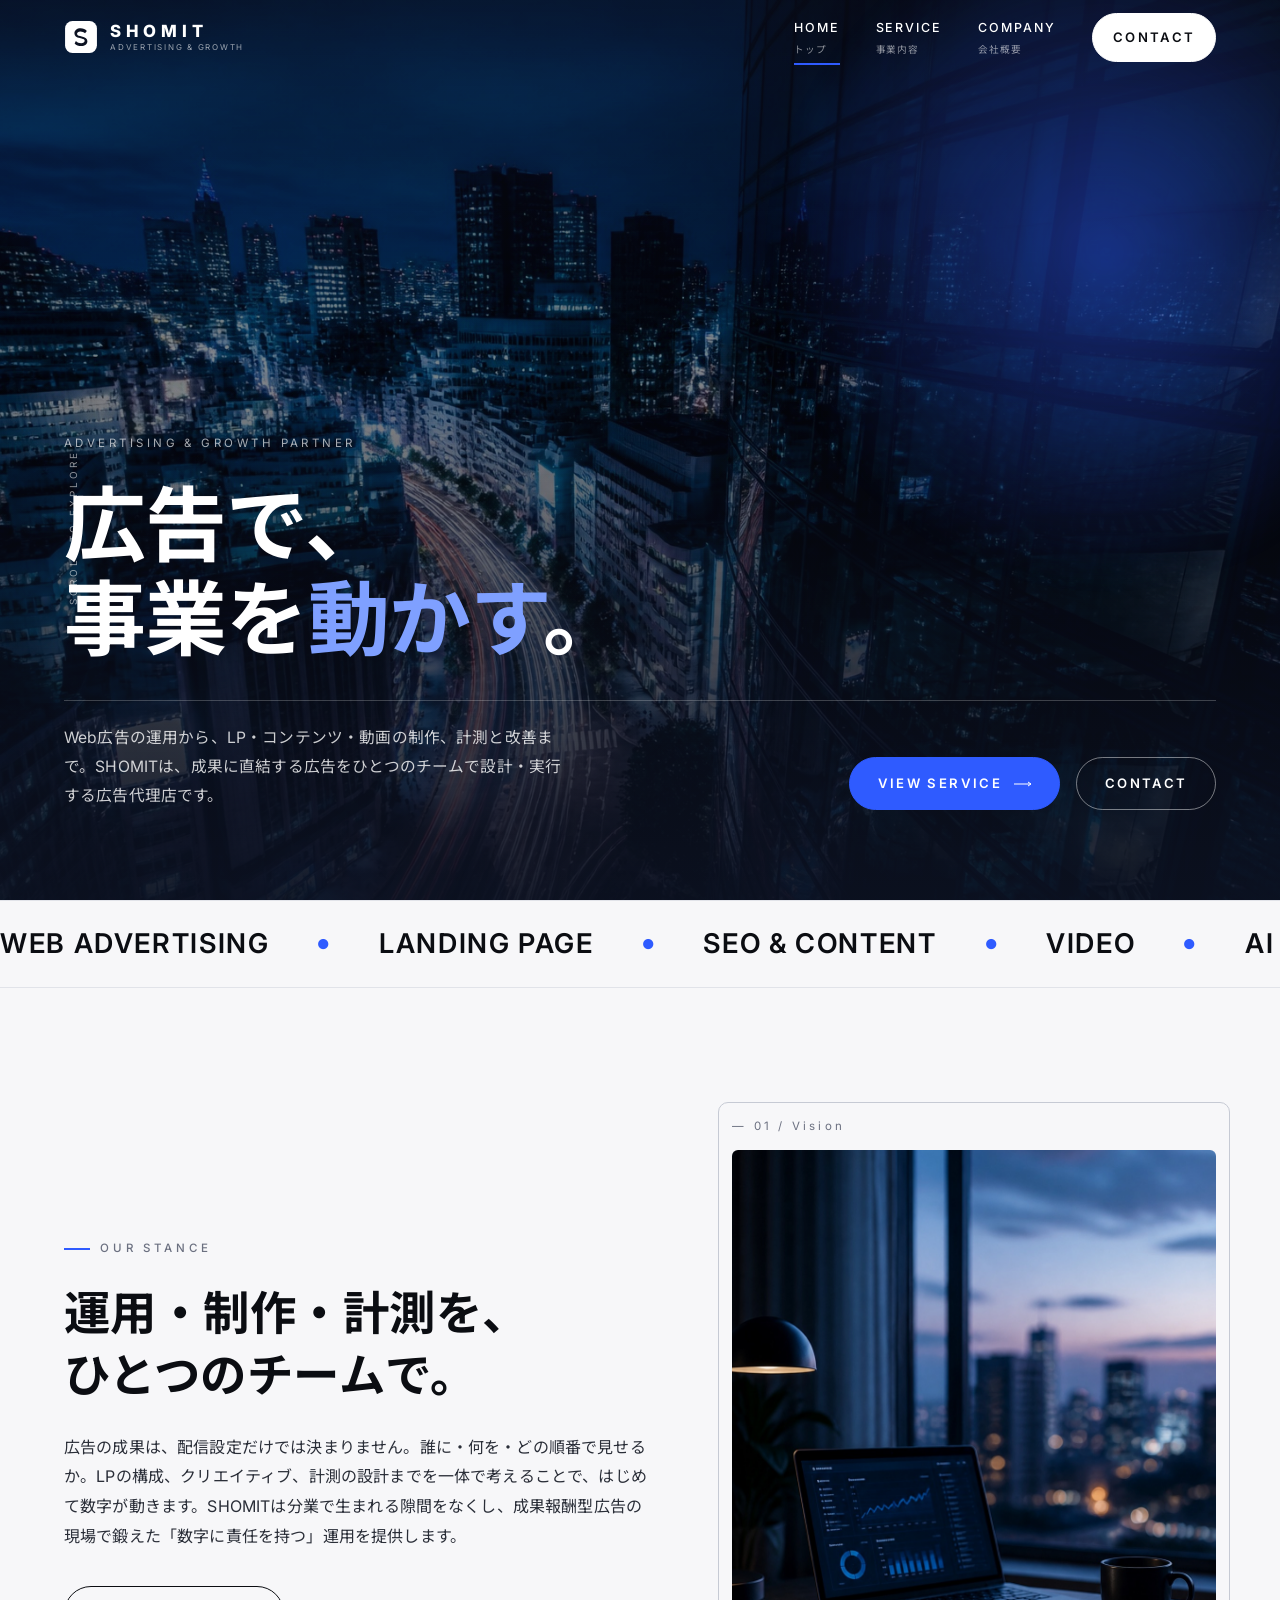
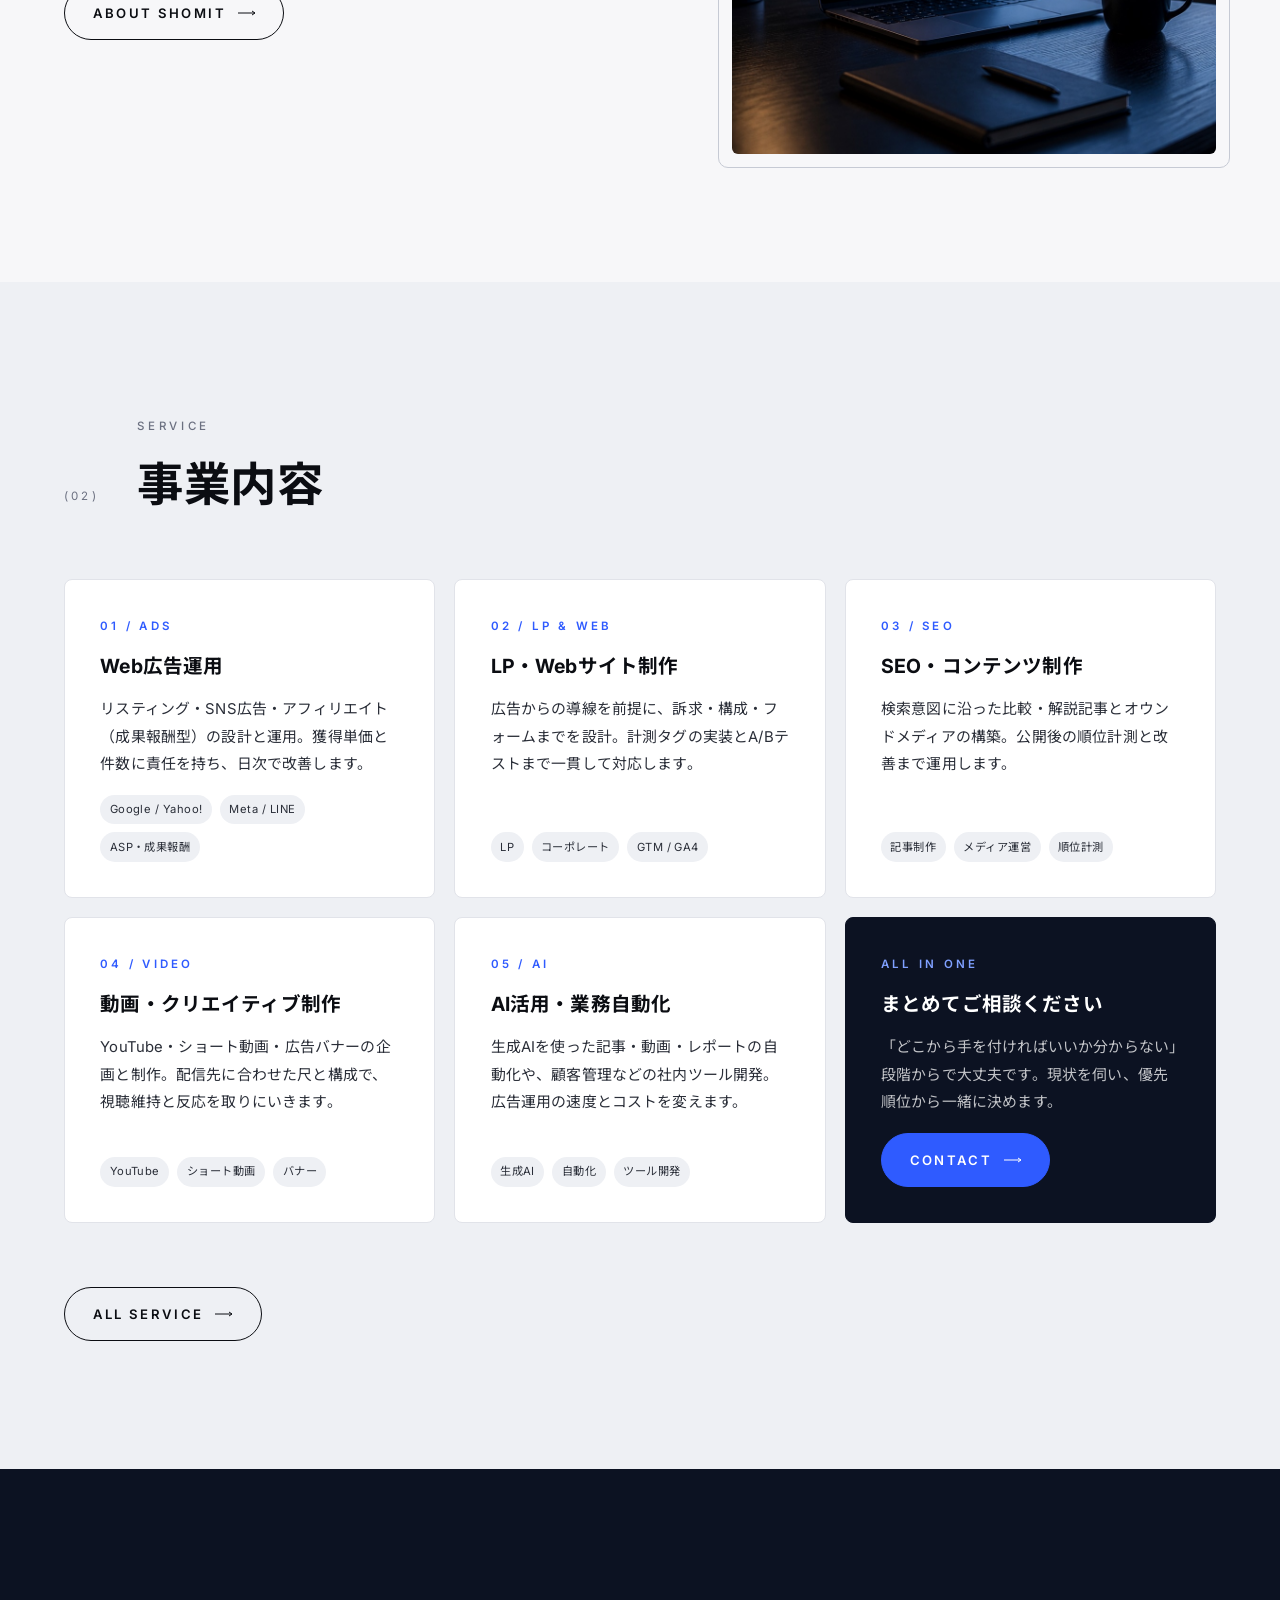
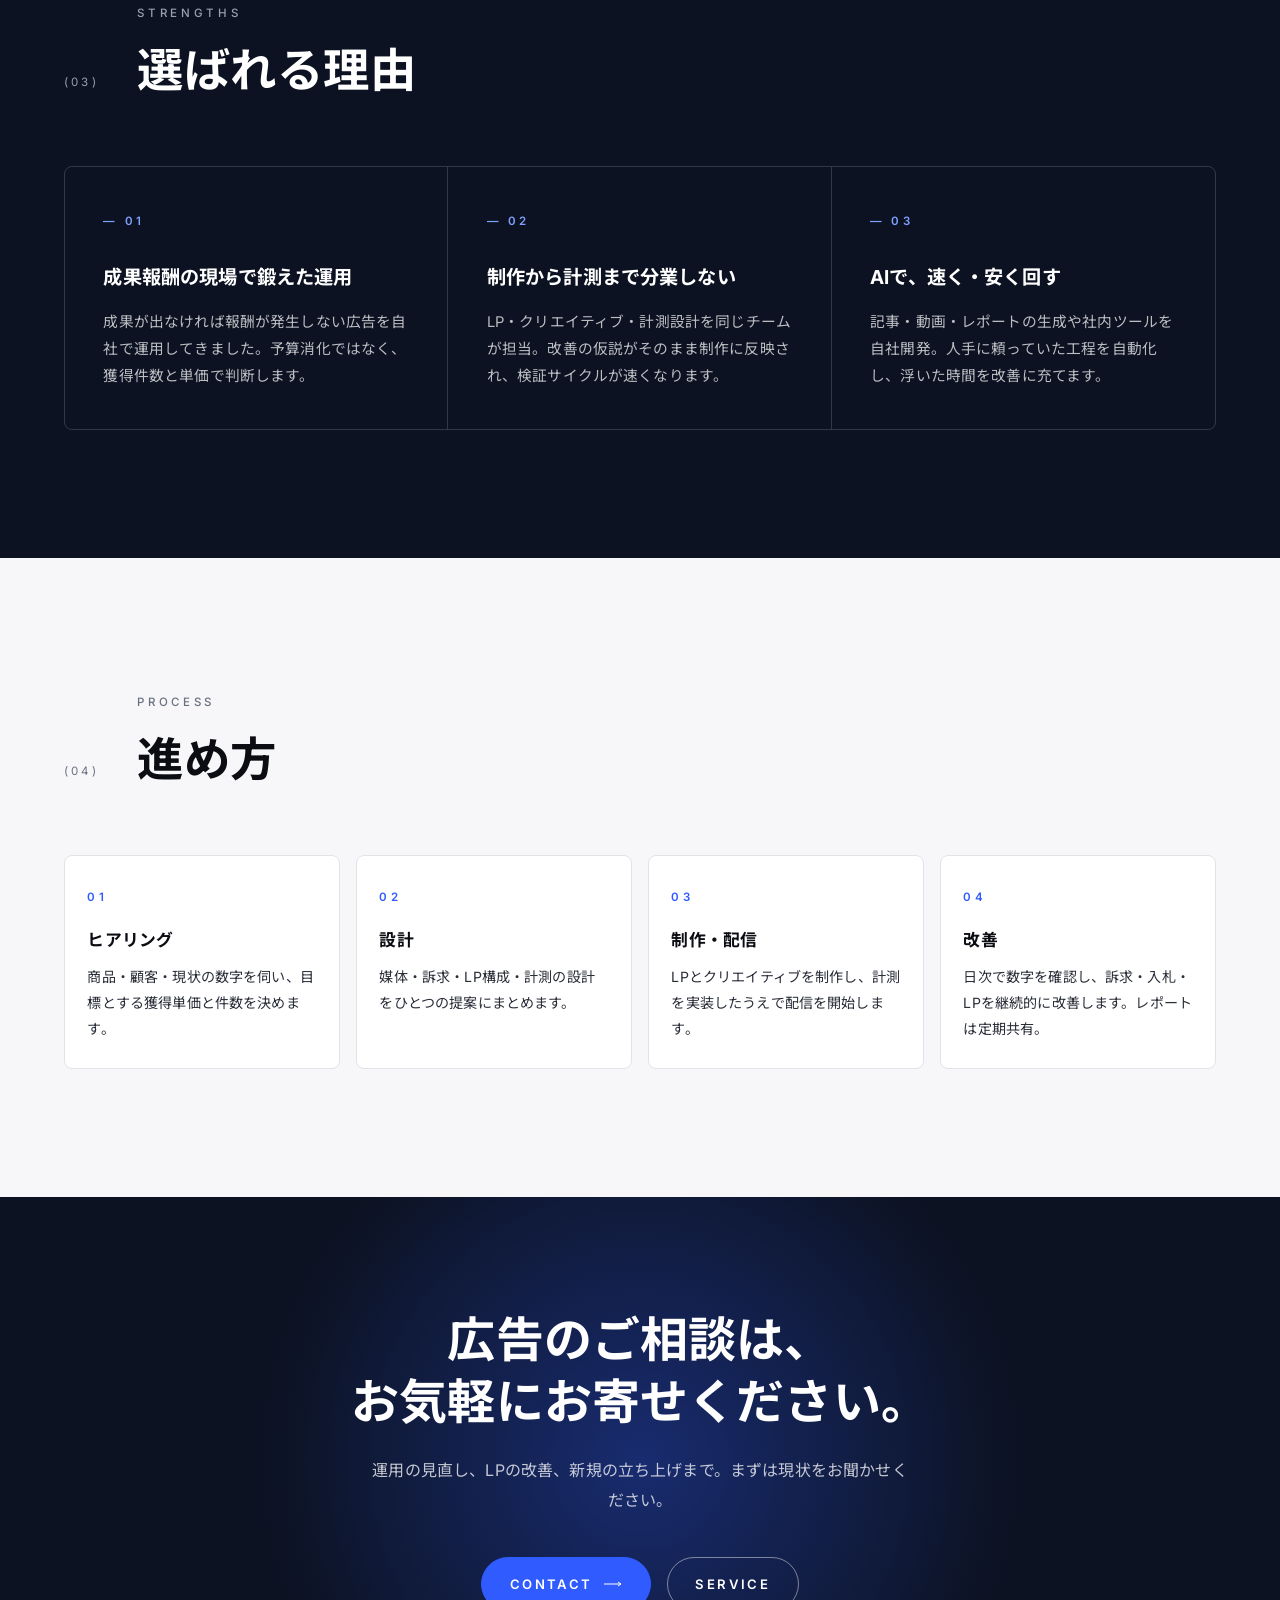
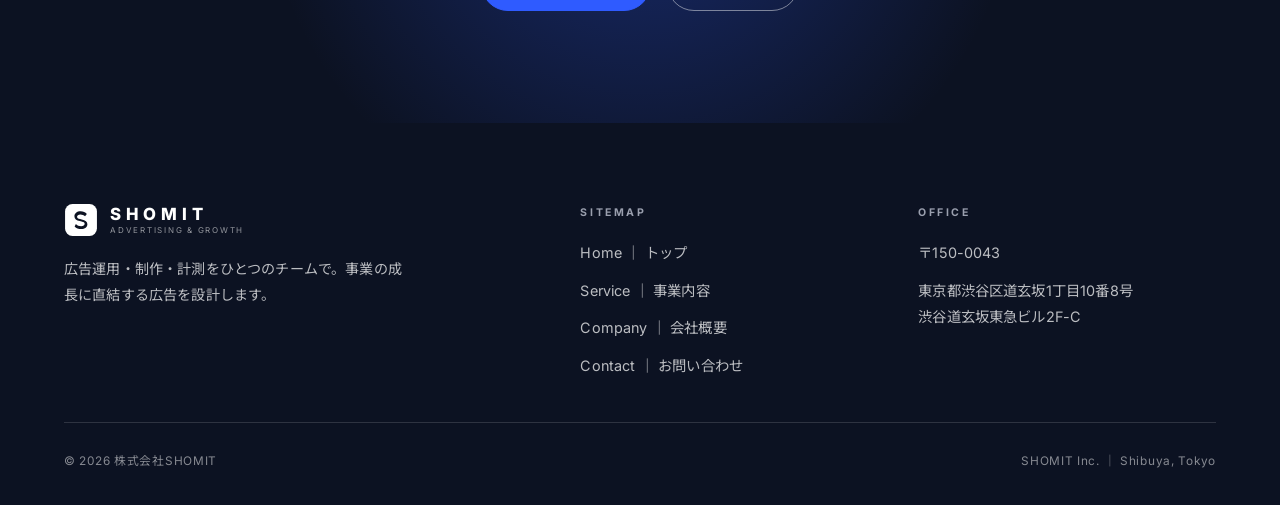
==== commit af88c731: "fix: ロゴ配色・画像比率・フォーム準備中表示の修正" ====
--- a/index.html
+++ b/index.html
@@ -27,7 +27,7 @@
 <header class="header on-dark" id="header">
   <div class="header__inner">
     <a href="index.html" class="logo" aria-label="SHOMIT ホーム">
-      <svg class="logo__mark" viewBox="0 0 64 64" aria-hidden="true"><rect x="2" y="2" width="60" height="60" rx="14" fill="currentColor"/><path d="M20 44c3 3.2 7.4 5 12.4 5 7 0 11.6-3.6 11.6-9 0-5.2-3.6-7.4-10.6-9l-3.2-.7c-4-.9-5.6-2-5.6-4.4 0-2.6 2.4-4.4 6.2-4.4 3.4 0 6.4 1.3 8.8 3.6l3.4-4.6C40.2 17.3 36.2 15.6 31.3 15.6c-7 0-11.7 3.9-11.7 9.4 0 5.3 3.6 7.6 10.2 9.1l3.2.7c4.2.9 5.9 2 5.9 4.4 0 2.8-2.6 4.6-6.6 4.6-3.9 0-7.5-1.7-9.9-4.3L20 44z" fill="var(--bg)"/></svg>
+      <svg class="logo__mark" viewBox="0 0 64 64" aria-hidden="true"><rect x="2" y="2" width="60" height="60" rx="14" fill="currentColor"/><path d="M20 44c3 3.2 7.4 5 12.4 5 7 0 11.6-3.6 11.6-9 0-5.2-3.6-7.4-10.6-9l-3.2-.7c-4-.9-5.6-2-5.6-4.4 0-2.6 2.4-4.4 6.2-4.4 3.4 0 6.4 1.3 8.8 3.6l3.4-4.6C40.2 17.3 36.2 15.6 31.3 15.6c-7 0-11.7 3.9-11.7 9.4 0 5.3 3.6 7.6 10.2 9.1l3.2.7c4.2.9 5.9 2 5.9 4.4 0 2.8-2.6 4.6-6.6 4.6-3.9 0-7.5-1.7-9.9-4.3L20 44z"/></svg>
       <span class="logo__text"><span class="logo__name">SHOMIT</span><span class="logo__tag">advertising &amp; growth</span></span>
     </a>
     <button class="nav-toggle" id="navToggle" aria-label="メニュー" aria-expanded="false"><span></span><span></span><span></span></button>
@@ -189,7 +189,7 @@
     <div class="footer__top">
       <div class="footer__brand">
         <a href="index.html" class="logo">
-          <svg class="logo__mark" viewBox="0 0 64 64" aria-hidden="true"><rect x="2" y="2" width="60" height="60" rx="14" fill="currentColor"/><path d="M20 44c3 3.2 7.4 5 12.4 5 7 0 11.6-3.6 11.6-9 0-5.2-3.6-7.4-10.6-9l-3.2-.7c-4-.9-5.6-2-5.6-4.4 0-2.6 2.4-4.4 6.2-4.4 3.4 0 6.4 1.3 8.8 3.6l3.4-4.6C40.2 17.3 36.2 15.6 31.3 15.6c-7 0-11.7 3.9-11.7 9.4 0 5.3 3.6 7.6 10.2 9.1l3.2.7c4.2.9 5.9 2 5.9 4.4 0 2.8-2.6 4.6-6.6 4.6-3.9 0-7.5-1.7-9.9-4.3L20 44z" fill="var(--navy)"/></svg>
+          <svg class="logo__mark" viewBox="0 0 64 64" aria-hidden="true"><rect x="2" y="2" width="60" height="60" rx="14" fill="currentColor"/><path d="M20 44c3 3.2 7.4 5 12.4 5 7 0 11.6-3.6 11.6-9 0-5.2-3.6-7.4-10.6-9l-3.2-.7c-4-.9-5.6-2-5.6-4.4 0-2.6 2.4-4.4 6.2-4.4 3.4 0 6.4 1.3 8.8 3.6l3.4-4.6C40.2 17.3 36.2 15.6 31.3 15.6c-7 0-11.7 3.9-11.7 9.4 0 5.3 3.6 7.6 10.2 9.1l3.2.7c4.2.9 5.9 2 5.9 4.4 0 2.8-2.6 4.6-6.6 4.6-3.9 0-7.5-1.7-9.9-4.3L20 44z"/></svg>
           <span class="logo__text"><span class="logo__name">SHOMIT</span><span class="logo__tag">advertising &amp; growth</span></span>
         </a>
         <p class="footer__tagline">広告運用・制作・計測をひとつのチームで。事業の成長に直結する広告を設計します。</p>
--- a/assets/css/style.css
+++ b/assets/css/style.css
@@ -26,9 +26,10 @@
 *, *::before, *::after { box-sizing: border-box; margin: 0; padding: 0; }
 html { -webkit-text-size-adjust: 100%; scroll-behavior: smooth; }
 body { font-family: var(--sans); color: var(--ink); background: var(--bg); line-height: 1.85; font-size: 16px; letter-spacing: 0.01em; -webkit-font-smoothing: antialiased; overflow-x: hidden; }
-img { max-width: 100%; display: block; }
+img { max-width: 100%; height: auto; display: block; }
 a { color: inherit; text-decoration: none; }
 ul { list-style: none; }
+[hidden] { display: none !important; }
 
 /* ---------- Utilities ---------- */
 .container { width: 100%; max-width: var(--maxw); margin-inline: auto; padding-inline: var(--gutter); }
@@ -55,6 +56,9 @@
 /* ---------- Logo ---------- */
 .logo { display: flex; align-items: center; gap: 0.75rem; color: var(--ink); }
 .logo__mark { width: 34px; height: 34px; flex: none; }
+.logo__mark path { fill: var(--bg); }
+.header.on-dark:not(.is-scrolled) .logo__mark path { fill: var(--navy); }
+.footer .logo__mark path { fill: var(--navy); }
 .logo__text { display: flex; flex-direction: column; line-height: 1; }
 .logo__name { font-weight: 800; font-size: 1.05rem; letter-spacing: 0.3em; }
 .logo__tag { font-size: 0.5rem; letter-spacing: 0.22em; text-transform: uppercase; color: var(--mute); margin-top: 0.4em; }
